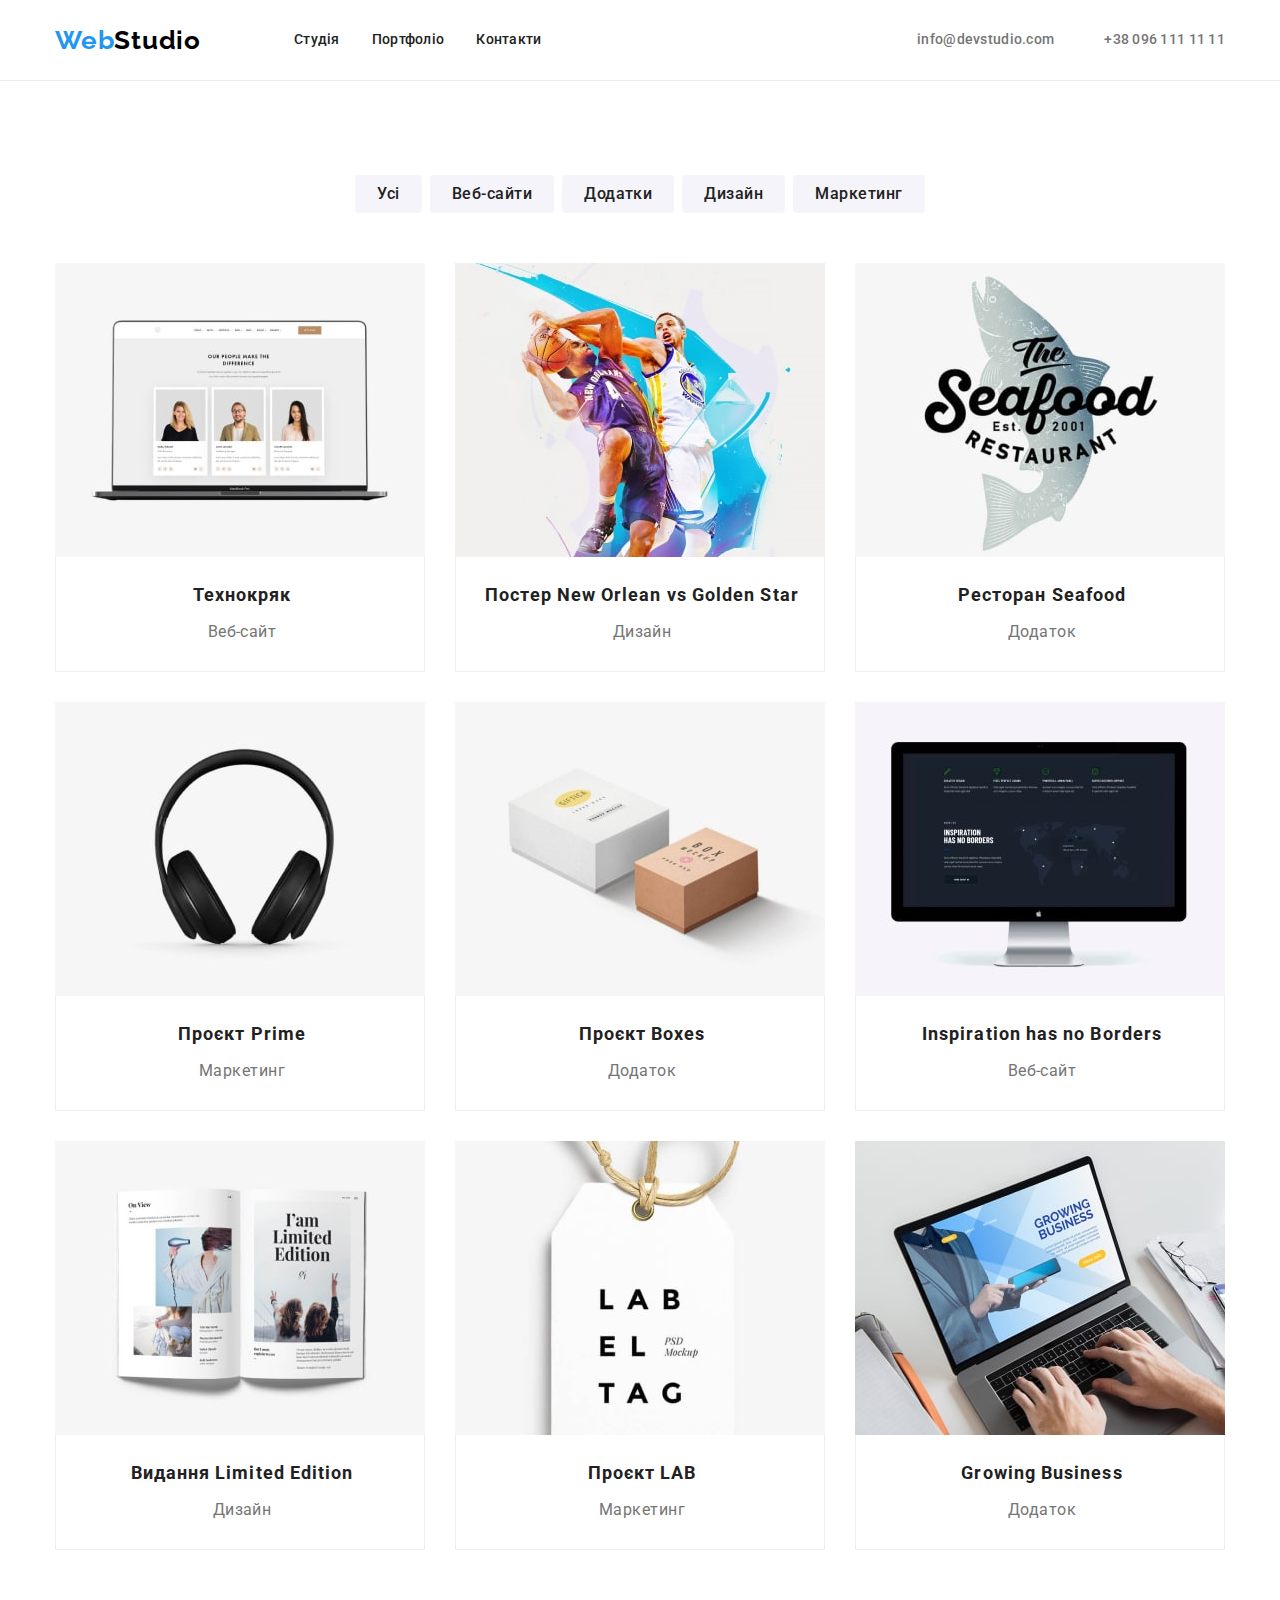
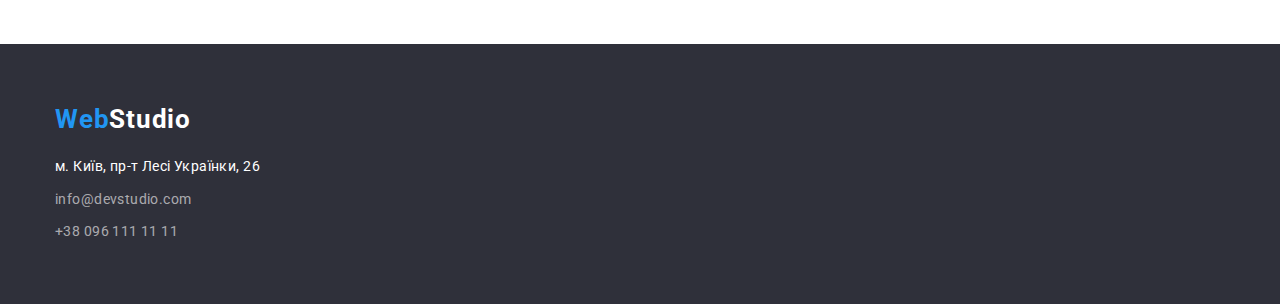
==== portfolio.html @ d190b37d "new" ====
<!DOCTYPE html>
<html lang="uk">

<head>
    <meta charset="UTF-8">
    <meta http-equiv="X-UA-Compatible" content="IE=edge">
    <meta name="viewport" content="width=device-width, initial-scale=1.0">
    <title>Document</title>
    <link rel="preconnect" href="https://fonts.googleapis.com">
    <link rel="preconnect" href="https://fonts.gstatic.com" crossorigin>
    <link href="https://fonts.googleapis.com/css2?family=Raleway:wght@700&family=Roboto:wght@400;500;700;900&display=swap"rel="stylesheet">
    <link rel="stylesheet" href="https://cdnjs.cloudflare.com/ajax/libs/modern-normalize/1.1.0/modern-normalize.min.css"
        integrity="sha512-wpPYUAdjBVSE4KJnH1VR1HeZfpl1ub8YT/NKx4PuQ5NmX2tKuGu6U/JRp5y+Y8XG2tV+wKQpNHVUX03MfMFn9Q=="
        crossorigin="anonymous" referrerpolicy="no-referrer" />
    <link rel="stylesheet" href="./css/styles.css" />
</head>
<body>
    <header class="header">
        <div class="container flex">
            <nav class="header-nav">
                <a href="./index.html" lang="en" class="header-logo link"><span class="accent">Web</span>Studio</a></li>
                <ul class="header-item list header-nav">
                    <li><a href="./index.html" class="header-item list link header-nav nav-list">Студія</a></li>
                    <li><a href="./portfolio.html" class="header-item list link header-nav nav-list">Портфоліо</a></li>
                    <li><a href="#" class="header-item list link contact-space nav-list">Контакти</a></li>
                </ul>
            </nav>
            <ul class="contact-space">
                <li><a href="mailto:info@devstudio.com" class="header-mail list link contact-space">info@devstudio.com</a>
                </li>
                <li><a href="tel:+380961111111" class="header-tel list link header-nav">+38 096 111 11 11</a></li>
            </ul>
        </div>
    </header>
    <main>
        <section class="card-set-section">
            <div class="container section-changeso ">
            <ul class="buttons list">
                <li><button type="button" class="portfolio-button">Усі</button></li>
                <li><button type="button" class="portfolio-button">Веб-сайти</button></li>
                <li><button type="button" class="portfolio-button">Додатки</button></li>
                <li><button type="button" class="portfolio-button">Дизайн</button></li>
                <li><button type="button" class="portfolio-button">Маркетинг</button></li>
            </ul>
            <ul class="card-set list">
                <li>
                    <a href="#" class="style"><img src="./images/technokrak.jpg" alt width="370"/>
                    <div class="card-style">
                        <h3 class="portfolio-list">Технокряк</h3>
                        <p class="portfolio-description">Веб-сайт</p></a>
                    </div>
                </li>
                <li>
                    <a href="#" class="style"><img src="./images/poster.jpg" alt width="370"/>
                    <div class="card-style">
                        <h3 class="portfolio-list">Постер New Orlean vs Golden Star</h3>
                        <p class="portfolio-description">Дизайн</p></a>
                    </div>    
                </li>
                <li>
                    <a href="#" class="style"><img src="./images/restaurant.jpg" alt width="370"/>
                    <div class="card-style">
                        <h3 class="portfolio-list">Ресторан Seafood</h3>
                        <p class="portfolio-description">Додаток</p></a>
                    </div>
                </li>
                <li>
                    <a href="#" class="style"><img src="./images/prime.jpg" alt width="370" />
                    <div class="card-style">
                        <h3 class="portfolio-list">Проєкт Prime</h3>
                        <p class="portfolio-description">Маркетинг</p></a>
                    </div>
                </li>
                <li>
                    <a href="#" class="style"><img src="./images/boxes.jpg" alt width="370" />
                    <div class="card-style">
                        <h3 class="portfolio-list">Проєкт Boxes</h3>
                        <p class="portfolio-description">Додаток</p></a>
                    </div>
                </li>
                <li>
                    <a href="#" class="style"><img src="./images/inspiration.jpg" alt width="370" />
                    <div class="card-style">
                        <h3 class="portfolio-list">Inspiration has no Borders</h3>
                        <p class="portfolio-description">Веб-сайт</p></a>
                    </div>
                </li>
                <li>
                    <a href="#" class="style"><img src="./images/edition.jpg" alt width="370" />
                    <div class="card-style">
                        <h3 class="portfolio-list">Видання Limited Edition</h3>
                        <p class="portfolio-description">Дизайн</p></a>
                    </div>    
                </li>
                <li>
                    <a href="#" class="style"><img src="./images/lab.jpg" alt width="370" />
                    <div class="card-style">
                        <h3 class="portfolio-list">Проєкт LAB</h3>
                        <p class="portfolio-description">Маркетинг</p></a>
                    </div>
                </li>
                <li>
                    <a href="#" class="style"><img src="./images/growing.jpg" alt width="370" />
                    <div class="card-style">
                        <h3 class="portfolio-list">Growing Business</h3>
                        <p class="portfolio-description">Додаток</p></a>
                    </div>
                </li>
            </ul>
        </section>
    </main> 
    <footer class="footer">
        <div class="footer-location">
            <a href="./index.html" lang="en" class="footer-logo link list footer-frames"><span
                    class="accept-footer">Web</span>Studio</a>
            <address>
                <ul class="link list">
                    <li class="place-between">
                        <a href="https://goo.gl/maps/9H467CgQcwdBSBEC6" target="_blank" rel="noopener noreferrer"
                            class="footer-address link">
                            м. Київ, пр-т Лесі Українки, 26 </a>
                    </li>
                    <li class="place-between"><a href="mailto:info@devstudio.com"
                            class="footer-mail link list">info@devstudio.com</a></li>
                    <li><a href="tel:+380961111111" class="footer-tel link list">+38 096 111 11 11</a></li>
                </ul>
            </address>
        </div>
    </footer>
</body>

</html>
---- css/styles.css ----
:root {
    --body-background-color: #FFFFFF;
    --body-font-color: #212121;
    --header-background-color: #2F303A;
    --header-logo-color: #000000;
    --accent-color: #2196F3;
    --header-item-color: #212121;
    --header-contacts-color: #757575;
    --header-content-color: #FFFFFF;
    --header-btn-color: #FFFFFF;
    --header-btn-background-color: #2196F3;
    --header-btn-hover-color: #FFFFFF;
    --header-btn-hover-background-color: #188CE8;
    --header-item-hover-color: #2196F3;
    --item-name-color: #212121;
    --items-text-color: #757575;
    --images-color: #212121;
    --our-team-background-color: #F5F4FA;
    --team-color: #212121;
    --team-title-color: #757575;
    --footer-background-color: #2F303A;
    --accept-footer-color: #2196F3;
    --footer-logo-color: #FFFFFF;
    --footer-address-color: #FFFFFF;
    --footer-mail-color: rgba(255, 255, 255, 0.6);
    --footer-tel-color: rgba(255, 255, 255, 0.6);
    --portfolio-button-color: #212121;
    --portfolio-button-background-color: #F5F4FA;
    --portfolio-button-hover-color: #FFFFFF;
    --portfolio-button-hover-background-color: #2196F3;
    --portfolio-list-color: #212121;
    --portfolio-description-color: #757575;
}

p,
h1,
h2,
h3{
    margin: 0;
}

ul,
ol{
    margin: 0;
    padding-left: 0;
    list-style: none;
}

a{
    color:currentColor;
    text-decoration:none;
}

img{
    display: block;
    max-width: 100%;
    height: auto;
}

.container{
    width: 1200px;
    padding-left: 15px;
    padding-right: 15px;
    margin: 0 auto;
}


*,
*::before,
*::after {
    box-sizing: border-box;
}

body{
    font-family: 'Roboto', sans-serif;
    color: var(--body-font-color);
    background-color: var(--body-background-color);
    margin: 0px;
}

/* ----------- Header---------*/

.hero{
    padding-top: 200px;
    padding-bottom: 200px;
    background-color: var(--header-background-color);
}
.header{
    border-bottom: 1px solid #ECECEC;
}

.flex{
    display: flex;
}

.header-nav{
    display:flex;
    align-items: center;
    gap: 93px;
    max-height: 80px;
    padding-top: 32px;
    padding-bottom: 32px;
}

.contact-space{
    display: flex;
    align-items: center;
    justify-content: flex-end;
    margin-left: auto;
    gap: 50px;
}

.header-logo{
    font-family: 'raleway', sans-serif;
    font-weight: 700;
    font-size: 26px;
    line-height: 1.19;
    letter-spacing: 0.03em;
    color: var(--header-logo-color);
}

.accent{
    font-size: 26px;
    line-height: 1.19;
    letter-spacing: 0.03em;
    color: var(--accent-color);
}
.header-item{
    gap: 32px;
    font-weight: 500;
    font-size: 14px;
    line-height: 1.14;
    letter-spacing: 0.02em;
    color:var(--header-item-color);
}

.header-mail{
    font-weight: 500;
    font-size: 14px;
    line-height: 1.14;
    letter-spacing: 0.02em;
    color: var(--header-contacts-color);
}
.header-tel{
    font-weight: 500;
    font-size: 14px;
    line-height: 1.14;
    letter-spacing: 0.02em;
    color: var(--header-contacts-color);
}

.header-mail:hover,
.header-mail:focus {
    color: var(--header-item-hover-color);
}

.header-tel:hover,
.header-tel:focus {
    color: var(--header-item-hover-color);
}

.header-content{
    font-weight: 900;
    font-size: 44px;
    line-height: 1.36;
    text-transform: uppercase;
    color: var(--header-content-color);
    letter-spacing: 0.06em;
    text-align: center;
    max-width: 696px;
    margin-bottom: 30px;
    margin-left: auto;
    margin-right: auto;    
}

.header-btn {
    font-family:inherit;
    font-style: normal;
    font-weight: 700;
    font-size: 16px;
    line-height: 1.88;
    letter-spacing: 0.06em;
    color: var(--header-btn-color);
    cursor: pointer;
    background-color: var(--header-btn-background-color);
    border-radius: 4px;
    padding: 10px 32px 10px 32px;
    display: flex;
    margin: auto;
    text-align: center;
    min-width: 152px;
}
    
.header-btn:hover,
.header-btn:focus {
    color: var(--header-btn-hover-color);
    background-color: var(--header-btn-hover-background-color);
}

.list {
    list-style: none;
}

.link{
    text-decoration: none;
}
.header-item:hover,
.header-item:focus {
    color: var(--header-item-hover-color);
}

/* ----------- Header---------*/

.what-we-do{
    padding-bottom: 94px;
}

.item {
    flex-basis: calc(100% / 4 - 30px);
    margin-right: 30px;
}
.item-name{
    font-weight: 700;
    font-size: 14px;
    line-height: 1.14;
    letter-spacing: 0.03em;
    text-transform: uppercase;
    color: var(--item-name-color);
    gap: 30px;
    margin-bottom: 10px;
}
.items-text{
    font-size: 14px;
    line-height: 1.71;
    letter-spacing: 0.03em;
    color: var(--items-text-color);
    margin: 0;
    gap: 30px;
    width: 270px;
    height: 72px;
    left: 215px;
    top: 800px;
}

.category-section{
    padding-top: 94px;
    padding-bottom: 94px;
}

.category{
    display: flex;
    flex-wrap: wrap;
    margin-right: -30px;
} 

.category-menu{
    padding-top: 94px;
    padding-bottom: 94px;
}

.images{
    font-weight: 700;
    font-size: 36px;
    line-height:1.16;
    letter-spacing: 0.03em;
    color: var(--images-color);
    text-align: center;
    margin-bottom: 50px;
}
.activities{
    display: flex; 
    margin-top: 0; 
    gap: 30px;
}
.our-team {
    background-color: var(--our-team-background-color);
    font-weight: 500;
    font-size: 16px;
    line-height: 1.18;
    letter-spacing: 0.03em;
    padding-top: 94px;
    padding-bottom: 94px;
}
.team{
    font-weight: 500;
    font-size: 16px;
    line-height: 1.18;
    letter-spacing: 0.03em;
    color: var(--team-color);
    margin-bottom: 10px;
}

.team-title{
    font-size: 16px;
    line-height: 1.18;
    letter-spacing: 0.03em;
    color: var(--team-title-color);
}

.team-frame{
    background: var(--our-team-background-color);
    display: flex;
    gap: 30px;
}

.team-work{
    padding-top: 30px;
    padding-bottom: 30px;
    margin: 10px;
}
.style{
    background-color:var(--body-background-color);
    text-decoration: none;
    box-shadow: 0px 1px 3px rgba(0, 0, 0, 0.12), 0px 1px 1px rgba(0, 0, 0, 0.14), 0px 2px 1px rgba(0, 0, 0, 0.2);
    border-radius: 0px 0px 4px 4px;
    text-align: center;
}

.style:nth-child(3n) {
    margin-right: 0;
}

.style:nth-last-child(-n +3) {
    margin-bottom: 0;
}

/*---------Footer------*/
.footer{
    background-color: var(--footer-background-color);
    padding-top: 60px;
    padding-bottom: 60px;
}
.accept-footer{
    font-weight: 700;
    font-size: 26px;
    line-height: 1.19;
    letter-spacing: 0.03em;
    color: var(--accept-footer-color);
}
.footer-logo{
    font-weight: 700;
    font-size: 26px;
    line-height: 1.19;
    letter-spacing: 0.03em;
    color: var(--footer-logo-color);
}

.footer-address{
    font-style: normal;
    font-size: 14px;
    line-height: 1.71;
    letter-spacing: 0.03em;
    color: var(--footer-address-color);
}

.footer-mail{
    font-style: normal;
    font-size: 14px;
    line-height: 1.71;
    letter-spacing: 0.03em;
    color: var(--footer-mail-color);
}

.footer-tel{
    font-style: normal;
    font-size: 14px;
    line-height: 1.71;
    letter-spacing: 0.03em;
    color: var(--footer-tel-color);
}

.footer-tel:hover,
.footer-tel:focus {
    color: var(--header-item-hover-color);
}

.footer-mail:hover,
.footer-mail:focus {
    color: var(--header-item-hover-color);
}

.footer-frames{
    display: inline-block;
    margin-bottom: 20px;
    margin-right: 0;
}
.footer-location{
    width: 1200px;
    padding-left: 15px;
    padding-right: 15px;
    margin-left: auto;
    margin-right: auto;
}

.place-between{
    margin-bottom: 9px;
}
/*----------Portfolio-----------*/


.card-set-section{
    padding-top: 94px;
    padding-bottom: 94px;
}

.portfolio-button{
    border: none;
    padding-top: 6px;
    padding-bottom: 6px;
    padding-left: 22px;
    padding-right: 22px;
    border-radius: 4px;
    font-family: 'Roboto', sans-serif;
    font-weight: 500;
    font-size: 16px;
    line-height: 1.62;
    text-align: center;
    letter-spacing: 0.03em;
    cursor: pointer;
    color: var(--portfolio-button-color);
    background-color: var(--portfolio-button-background-color);
}
.portfolio-button:hover,
.portfolio-button:focus {
    color:var(--portfolio-button-hover-color);
    background-color: var(--portfolio-button-hover-background-color);
}
.buttons{
    display: flex;
    justify-content: center;
    margin: 0;
    padding: 0;
    gap: 8px;
    margin-bottom: 50px;
}
.portfolio-list{
    font-weight: 700;
    font-size: 18px;
    line-height: 2;
    letter-spacing: 0.06em;
    color: var(--portfolio-list-color);
    margin-bottom: 4px;
}
.portfolio-description {
    font-size: 16px;
    line-height: 1.87;
    letter-spacing: 0.03em;
    color: var(--portfolio-description-color);
}
.card-set{
    display: flex;
    flex-wrap: wrap;
    gap:30px;
    align-content: center;
    flex-basis: calc ((100% - 60px) / 3);
}

.section-changes{
    padding-top: 94px;
    padding-bottom: 94px;
}

.card-style{
    padding: 20px 20px 24px 24px;
    border: 1px solid #EEEEEE;
    border-top: none;
}
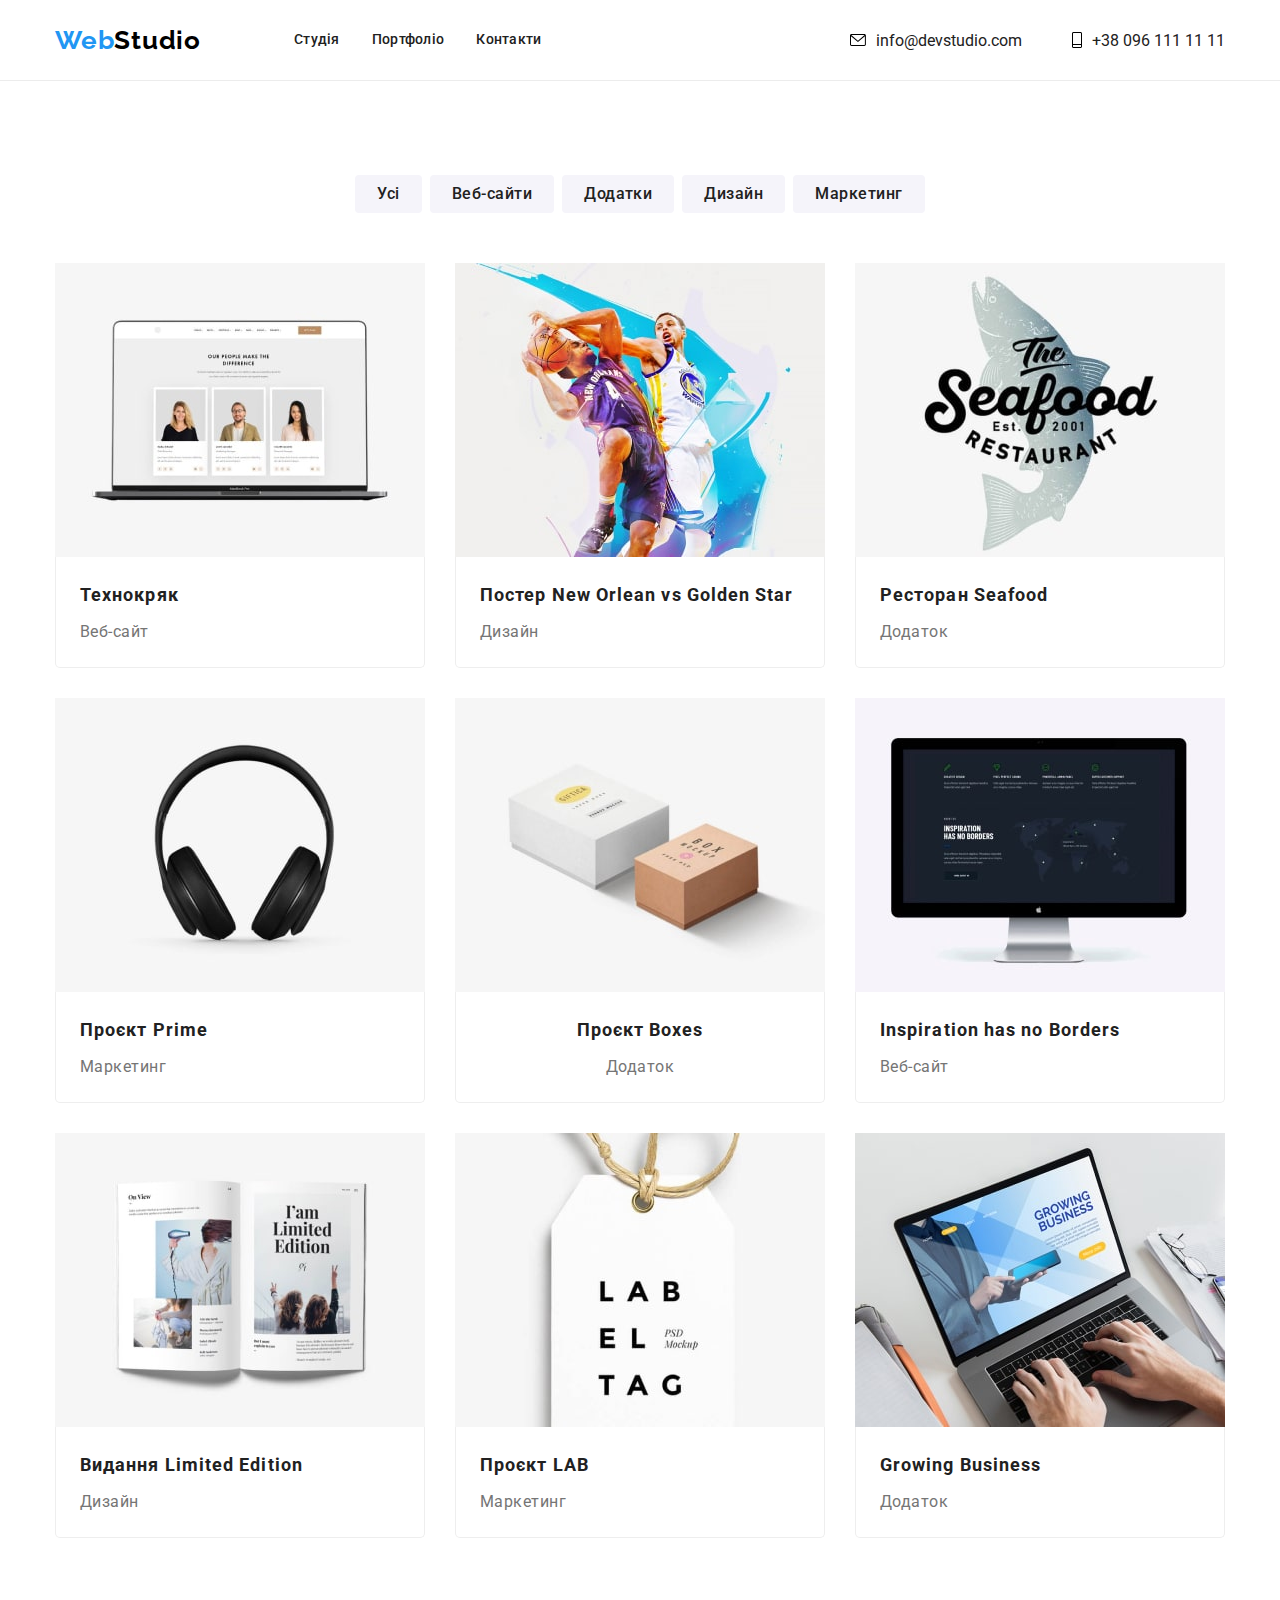
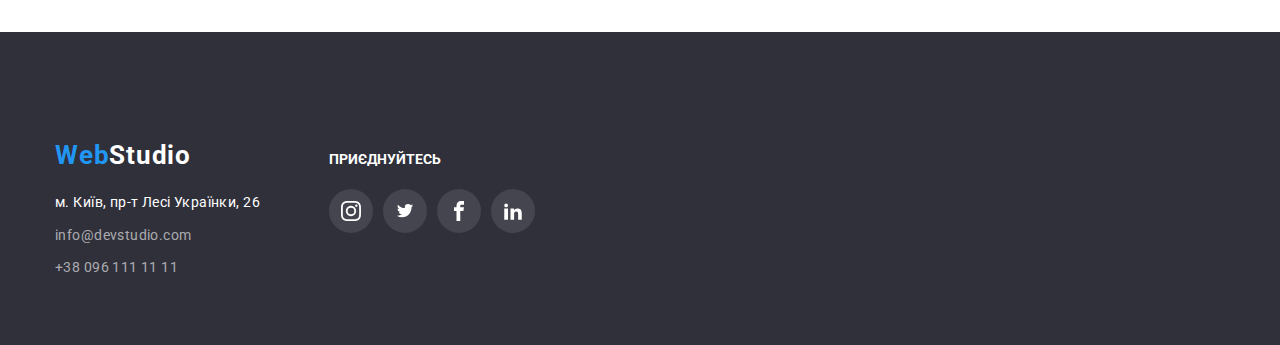
==== commit 3255dc3a: "edited 24.10" ====
--- a/portfolio.html
+++ b/portfolio.html
@@ -26,15 +26,28 @@
                 </ul>
             </nav>
             <ul class="contact-space">
-                <li><a href="mailto:info@devstudio.com" class="header-mail list link contact-space">info@devstudio.com</a>
+                <li>
+                    <a href="mailto:info@devstudio.com" class="item-link list link">
+                        <svg class="icon-mail" width="16px" height="12px">
+                            <use href="./images/symbolsecond.svg#icon-envelope"></use>
+                        </svg>
+                        info@devstudio.com
+                    </a>
                 </li>
-                <li><a href="tel:+380961111111" class="header-tel list link header-nav">+38 096 111 11 11</a></li>
+                <li>
+                    <a href="tel:+380961111111" class="item-link list link">
+                        <svg class="icon-tel" width="10px" height="16px">
+                            <use href="./images/symbolsecond.svg#icon-vector"></use>
+                        </svg>
+                        +38 096 111 11 11
+                    </a>
+                </li>
             </ul>
         </div>
     </header>
     <main>
         <section class="card-set-section">
-            <div class="container section-changeso ">
+            <div class="container section-changeso">
             <ul class="buttons list">
                 <li><button type="button" class="portfolio-button">Усі</button></li>
                 <li><button type="button" class="portfolio-button">Веб-сайти</button></li>
@@ -43,89 +56,140 @@
                 <li><button type="button" class="portfolio-button">Маркетинг</button></li>
             </ul>
             <ul class="card-set list">
-                <li>
-                    <a href="#" class="style"><img src="./images/technokrak.jpg" alt width="370"/>
-                    <div class="card-style">
-                        <h3 class="portfolio-list">Технокряк</h3>
-                        <p class="portfolio-description">Веб-сайт</p></a>
-                    </div>
+                <li class="shadow">
+                    <a href="#" class="style">
+                    <img src="./images/technokrak.jpg" alt width="370"/>
+                        <div class="card-style">
+                            <h3 class="portfolio-list">Технокряк</h3>
+                            <p class="portfolio-description">Веб-сайт</p>
+                        </div>
+                    </a>
                 </li>
-                <li>
-                    <a href="#" class="style"><img src="./images/poster.jpg" alt width="370"/>
-                    <div class="card-style">
-                        <h3 class="portfolio-list">Постер New Orlean vs Golden Star</h3>
-                        <p class="portfolio-description">Дизайн</p></a>
-                    </div>    
+                <li class="shadow">
+                    <a href="#" class="style">
+                    <img src="./images/poster.jpg" alt width="370"/>
+                        <div class="card-style">
+                            <h3 class="portfolio-list">Постер New Orlean vs Golden Star</h3>
+                            <p class="portfolio-description">Дизайн</p>
+                        </div>    
+                    </a>
                 </li>
-                <li>
-                    <a href="#" class="style"><img src="./images/restaurant.jpg" alt width="370"/>
-                    <div class="card-style">
-                        <h3 class="portfolio-list">Ресторан Seafood</h3>
-                        <p class="portfolio-description">Додаток</p></a>
-                    </div>
+                <li class="shadow">
+                    <a href="#" class="style">
+                        <img src="./images/restaurant.jpg" alt width="370"/>
+                        <div class="card-style">
+                            <h3 class="portfolio-list">Ресторан Seafood</h3>
+                            <p class="portfolio-description">Додаток</p>
+                        </div>
+                    </a>
                 </li>
-                <li>
+                <li class="shadow">
                     <a href="#" class="style"><img src="./images/prime.jpg" alt width="370" />
                     <div class="card-style">
                         <h3 class="portfolio-list">Проєкт Prime</h3>
-                        <p class="portfolio-description">Маркетинг</p></a>
+                        <p class="portfolio-description">Маркетинг</p>
                     </div>
+                    </a>
                 </li>
-                <li>
+                <li class="shadow">
                     <a href="#" class="style"><img src="./images/boxes.jpg" alt width="370" />
                     <div class="card-style">
                         <h3 class="portfolio-list">Проєкт Boxes</h3>
-                        <p class="portfolio-description">Додаток</p></a>
+                        <p class="portfolio-description">Додаток</p>
+                    </a>
                     </div>
                 </li>
-                <li>
-                    <a href="#" class="style"><img src="./images/inspiration.jpg" alt width="370" />
+                <li class="shadow">
+                    <a href="#" class="style">
+                    <img src="./images/inspiration.jpg" alt width="370" />
                     <div class="card-style">
                         <h3 class="portfolio-list">Inspiration has no Borders</h3>
-                        <p class="portfolio-description">Веб-сайт</p></a>
+                        <p class="portfolio-description">Веб-сайт</p>
                     </div>
+                    </a>
                 </li>
-                <li>
-                    <a href="#" class="style"><img src="./images/edition.jpg" alt width="370" />
+                <li class="shadow">
+                    <a href="#" class="style">
+                    <img src="./images/edition.jpg" alt width="370" />
                     <div class="card-style">
                         <h3 class="portfolio-list">Видання Limited Edition</h3>
-                        <p class="portfolio-description">Дизайн</p></a>
-                    </div>    
+                        <p class="portfolio-description">Дизайн</p>
+                    </div>   
+                    </a>
                 </li>
-                <li>
+                <li class="shadow">
                     <a href="#" class="style"><img src="./images/lab.jpg" alt width="370" />
                     <div class="card-style">
                         <h3 class="portfolio-list">Проєкт LAB</h3>
-                        <p class="portfolio-description">Маркетинг</p></a>
+                        <p class="portfolio-description">Маркетинг</p>
                     </div>
+                    </a>
                 </li>
-                <li>
+                <li class="shadow">
                     <a href="#" class="style"><img src="./images/growing.jpg" alt width="370" />
                     <div class="card-style">
                         <h3 class="portfolio-list">Growing Business</h3>
-                        <p class="portfolio-description">Додаток</p></a>
+                        <p class="portfolio-description">Додаток</p>
                     </div>
+                    </a>
                 </li>
             </ul>
         </section>
     </main> 
     <footer class="footer">
-        <div class="footer-location">
-            <a href="./index.html" lang="en" class="footer-logo link list footer-frames"><span
-                    class="accept-footer">Web</span>Studio</a>
-            <address>
-                <ul class="link list">
-                    <li class="place-between">
-                        <a href="https://goo.gl/maps/9H467CgQcwdBSBEC6" target="_blank" rel="noopener noreferrer"
-                            class="footer-address link">
-                            м. Київ, пр-т Лесі Українки, 26 </a>
-                    </li>
-                    <li class="place-between"><a href="mailto:info@devstudio.com"
-                            class="footer-mail link list">info@devstudio.com</a></li>
-                    <li><a href="tel:+380961111111" class="footer-tel link list">+38 096 111 11 11</a></li>
-                </ul>
-            </address>
+        <div class="container footer-secondrow">
+            <section class="footer-flex">
+                <div class="footer-flex-block">
+                    <a href="./index.html" lang="en" class="footer-logo link list footer-frames"><span
+                            class="accept-footer">Web</span>Studio</a>
+                    <address>
+                        <ul class="link list">
+                            <li class="place-between">
+                                <a href="https://goo.gl/maps/9H467CgQcwdBSBEC6" target="_blank" rel="noopener noreferrer"
+                                    class="footer-address link">
+                                    м. Київ, пр-т Лесі Українки, 26 </a>
+                            </li>
+                            <li class="place-between"><a href="mailto:info@devstudio.com"
+                                    class="footer-mail link list">info@devstudio.com</a></li>
+                            <li><a href="tel:+380961111111" class="footer-tel link list">+38 096 111 11 11</a></li>
+                        </ul>
+                    </address>
+                </div>
+                <div class="footer-flex-block network">
+                    <h2 class="join">Приєднуйтесь</h2>
+                    <ul class="footer-links">
+                        <li>
+                            <a href="#" class="link-fill-footer" aria-label="іконка Інстаграм">
+                                <svg class="link-icon" width="20px" height="20px">
+                                    <use href="./images/symbol-defsnew.svg#icon-instagram"></use>
+                                </svg>
+                            </a>
+                        </li>
+                        <li>
+                            <a href="#" class="link-fill-twitter-footer" aria-label="іконка Твітер">
+                                <svg class="link-icon" width="20px" height="16.25px">
+                                    <use href="./images/symbol-defsnew.svg#icon-twitter"></use>
+                                </svg>
+                            </a>
+                        </li>
+                        <li>
+                            <a href="#" class="link-fill-facebook-footer" aria-label="іконка Фейсбук">
+                                <svg class="link-icon" width="20px" height="20px">
+                                    <use href="./images/symbol-defsnew.svg#icon-facebook"></use>
+                                </svg>
+                            </a>
+                        </li>
+                        <li>
+                            <a href="#" class="link-fill-linkedin2-footer" aria-label="іконка Лінкідн">
+                                <svg class="link-icon" width="20px" height="20px">
+                                    <use href="./images/symbol-defsnew.svg#icon-linkedin2"></use>
+                                </svg>
+                            </a>
+                        </li>
+                    </ul>
+                </div>
         </div>
+        </section>
     </footer>
 </body>
 
--- a/css/styles.css
+++ b/css/styles.css
@@ -84,7 +84,20 @@
     padding-top: 200px;
     padding-bottom: 200px;
     background-color: var(--header-background-color);
-}
+    }
+
+.overlay {
+    max-width: 1600px;
+    height: 600px;
+    margin-left: auto;
+    margin-right: auto;
+    background-image:  url('../images/imgoverlay.png'), url("../images/hero-bg.jpg");
+    background-repeat: no-repeat;
+    background-size: cover;
+    background-position: center;
+}
+
+
 .header{
     border-bottom: 1px solid #ECECEC;
 }
@@ -110,6 +123,12 @@
     gap: 50px;
 }
 
+.item-link{
+    display: flex;
+    align-items: center;
+    justify-content: space-between;
+}
+
 .header-logo{
     font-family: 'raleway', sans-serif;
     font-weight: 700;
@@ -149,14 +168,14 @@
     color: var(--header-contacts-color);
 }
 
-.header-mail:hover,
-.header-mail:focus {
-    color: var(--header-item-hover-color);
-}
-
-.header-tel:hover,
-.header-tel:focus {
-    color: var(--header-item-hover-color);
+.icon-mail,
+.icon-tel{
+    margin-right: 10px;
+}
+.contact-space .item-link:hover,
+.contact-space .item-link:focus{
+    color: #2196F3;
+    fill: #2196F3;
 }
 
 .header-content{
@@ -171,7 +190,18 @@
     margin-bottom: 30px;
     margin-left: auto;
     margin-right: auto;    
-}
+    /* align-items: baseline; */
+    /* flex-direction: row-reverse; */
+    /* justify-content: start; */ 
+}
+
+/* .header-content::before{ 
+    content: '\2665';
+    width: 40px;
+    height: 40px;
+    /* background-image: url(../images/b.jpg); */
+    /* background-size: cover; */
+/* } */
 
 .header-btn {
     font-family:inherit;
@@ -215,10 +245,48 @@
     padding-bottom: 94px;
 }
 
-.item {
+.item{
     flex-basis: calc(100% / 4 - 30px);
     margin-right: 30px;
 }
+.item::before{ 
+    display: block;
+    content: '';
+    background-repeat: no-repeat;
+    background-size: 70px;
+    background-position: center;
+    background-color: #F5F4FA;
+    width: 270px;
+    height: 120px;
+    left: 215px;
+    top: 774px;
+    border-radius: 4px;
+    margin-bottom: 30px;
+}
+
+.item-icon{
+    display: flex;
+    margin-right: 10px;
+    align-items: center;
+}
+
+.icon-delivery::before {
+background-image: url(../images/antenna.svg);
+}
+
+.icon-watch::before{
+    background-image: url(../images/clock.svg);
+}
+
+.icon-tv::before{
+    background-image: url(../images/diagram.svg);
+}
+
+.icon-astronavt::before{
+    background-image: url(../images/astronaut.svg);
+}
+
+
 .item-name{
     font-weight: 700;
     font-size: 14px;
@@ -272,7 +340,7 @@
     margin-top: 0; 
     gap: 30px;
 }
-.our-team {
+.our-team{
     background-color: var(--our-team-background-color);
     font-weight: 500;
     font-size: 16px;
@@ -308,6 +376,7 @@
     padding-bottom: 30px;
     margin: 10px;
 }
+
 .style{
     background-color:var(--body-background-color);
     text-decoration: none;
@@ -324,12 +393,123 @@
     margin-bottom: 0;
 }
 
+.social-links {
+    display: flex;
+    justify-content: center;
+    height: 44px;
+    padding: 0;
+    margin-top: 16px;
+}
+
+.link-fill,
+.link-fill-twitter,
+.link-fill-facebook,
+.link-fill-linkedin2{
+    padding: 0%;
+    border: none;
+    width: 44px;
+    height: 44px;
+    color: #AFB1B8;
+    border-radius: 50%;
+    background-color: #FFFFFF;
+    display: flex;
+    align-items: center;
+    justify-content: center;
+    background-size: 20px;
+    background-repeat: no-repeat;
+    background-position: center;
+    margin-left: 5px;
+}
+
+.link-icon{
+    fill: currentColor;
+    display: inline-block;
+}
+
+.link-fill:hover,
+.link-fill-twitter:hover,
+.link-fill-facebook:hover,
+.link-fill-linkedin2:hover,
+.link-fill:focus,
+.link-fill-twitter:focus,
+.link-fill-facebook:focus,
+.link-fill-linkedin2:focus{
+    color: #FFFFFF;
+    background-color: #2196F3;
+}
+
+.visually-hidden{
+    position: absolute;
+    white-space: nowrap;
+    width: 1px;
+    height: 1px;
+    overflow: hidden;
+    border: 0;
+    padding: 0;
+    clip: rect(0 0 0 0);
+    clip-path: inset(50%);
+    margin: -1px;
+}
+
+.list-companies{
+    display: flex;
+    gap: 30px;
+}
+
+
+.clients-title{
+    font-weight: 700;
+    font-size: 36px;
+    line-height: 1.17;
+    letter-spacing: 0.03em;
+    text-align: center;
+    color: #212121;
+}
+.section-clients{
+    padding-top: 94px;
+    padding-bottom: 94px;
+}
+
+.companies-icon{
+    width: 170px;
+    height: 92px;
+    display: flex;
+    justify-content: center;
+    align-items: center;
+    margin-top: 50px;
+    box-sizing: border-box;
+    color: #AFB1B8;
+    border: 1px solid #AFB1B8;
+    border-radius: 4px;
+}
+
+.companies-icon:hover,
+.companies-icon:focus{
+color: #2196F3;
+outline: 1px solid #2196F3;
+}
+.companies-logo{
+    fill: currentColor;
+}
+
+
 /*---------Footer------*/
 .footer{
     background-color: var(--footer-background-color);
     padding-top: 60px;
     padding-bottom: 60px;
 }
+.footer-flex{
+    display: flex;
+    align-items: baseline;
+}
+.footer-flex-block {
+    margin-top: 48px;
+}
+.network {
+    margin-left: 69px;
+}
+
 .accept-footer{
     font-weight: 700;
     font-size: 26px;
@@ -384,23 +564,70 @@
     margin-bottom: 20px;
     margin-right: 0;
 }
-.footer-location{
-    width: 1200px;
-    padding-left: 15px;
-    padding-right: 15px;
-    margin-left: auto;
-    margin-right: auto;
-}
+
 
 .place-between{
     margin-bottom: 9px;
 }
+
+.join{
+    margin-bottom: 0px;
+    color: #FFFFFF;
+    font-weight: 700;
+    font-size: 14px;
+    line-height: 1.14;
+    text-transform: uppercase;
+    text-align: left;
+}
+
+.footer-links{
+    display: flex;
+    align-items: center;
+    justify-content: center;
+    gap: 10px;
+    margin-top: 21px;
+}
+
+
+.link-fill-footer,
+.link-fill-twitter-footer,
+.link-fill-facebook-footer,
+.link-fill-linkedin2-footer{
+    padding: 0%;
+    border: none;
+    width: 44px;
+    height: 44px;
+    color: #FFFFFF;
+    border-radius: 50%;
+    background-color: rgba(255, 255, 255, 0.1);
+    display: flex;
+    align-items: center;
+    justify-content: center;
+    background-size: 20px;
+    background-repeat: no-repeat;
+    background-position: center;
+}
+
+.link-fill-footer:hover,
+.link-fill-twitter-footer:hover,
+.link-fill-facebook-footer:hover,
+.link-fill-linkedin2-footer:hover {
+    color: #FFFFFF;
+    background-color: #2196F3;
+}
+.footer-secondrow{
+    display: flex;
+    align-items: baseline;
+    margin-bottom: 5px;
+}
+
 /*----------Portfolio-----------*/
 
 
 .card-set-section{
     padding-top: 94px;
     padding-bottom: 94px;
+    display: flex;
 }
 
 .portfolio-button{
@@ -424,7 +651,9 @@
 .portfolio-button:focus {
     color:var(--portfolio-button-hover-color);
     background-color: var(--portfolio-button-hover-background-color);
-}
+    box-shadow: 0px 3px 1px rgba(0, 0, 0, 0.1), 0px 1px 2px rgba(0, 0, 0, 0.08), 0px 2px 2px rgba(0, 0, 0, 0.12);
+}
+
 .buttons{
     display: flex;
     justify-content: center;
@@ -433,6 +662,7 @@
     gap: 8px;
     margin-bottom: 50px;
 }
+
 .portfolio-list{
     font-weight: 700;
     font-size: 18px;
@@ -441,6 +671,7 @@
     color: var(--portfolio-list-color);
     margin-bottom: 4px;
 }
+
 .portfolio-description {
     font-size: 16px;
     line-height: 1.87;
@@ -461,7 +692,16 @@
 }
 
 .card-style{
-    padding: 20px 20px 24px 24px;
     border: 1px solid #EEEEEE;
-    border-top: none;
-}
+    border-top: transparent;
+    border-bottom-right-radius: 5px;
+    border-bottom-left-radius: 5px;
+    padding: 20px 24px;
+    text-align: left;
+}
+    
+.shadow:hover,
+.shadow:focus{
+    box-shadow: 0px 1px 1px rgba(0, 0, 0, 0.12), 0px 4px 4px rgba(0, 0, 0, 0.06), 1px 4px 6px rgba(0, 0, 0, 0.16);
+}
+
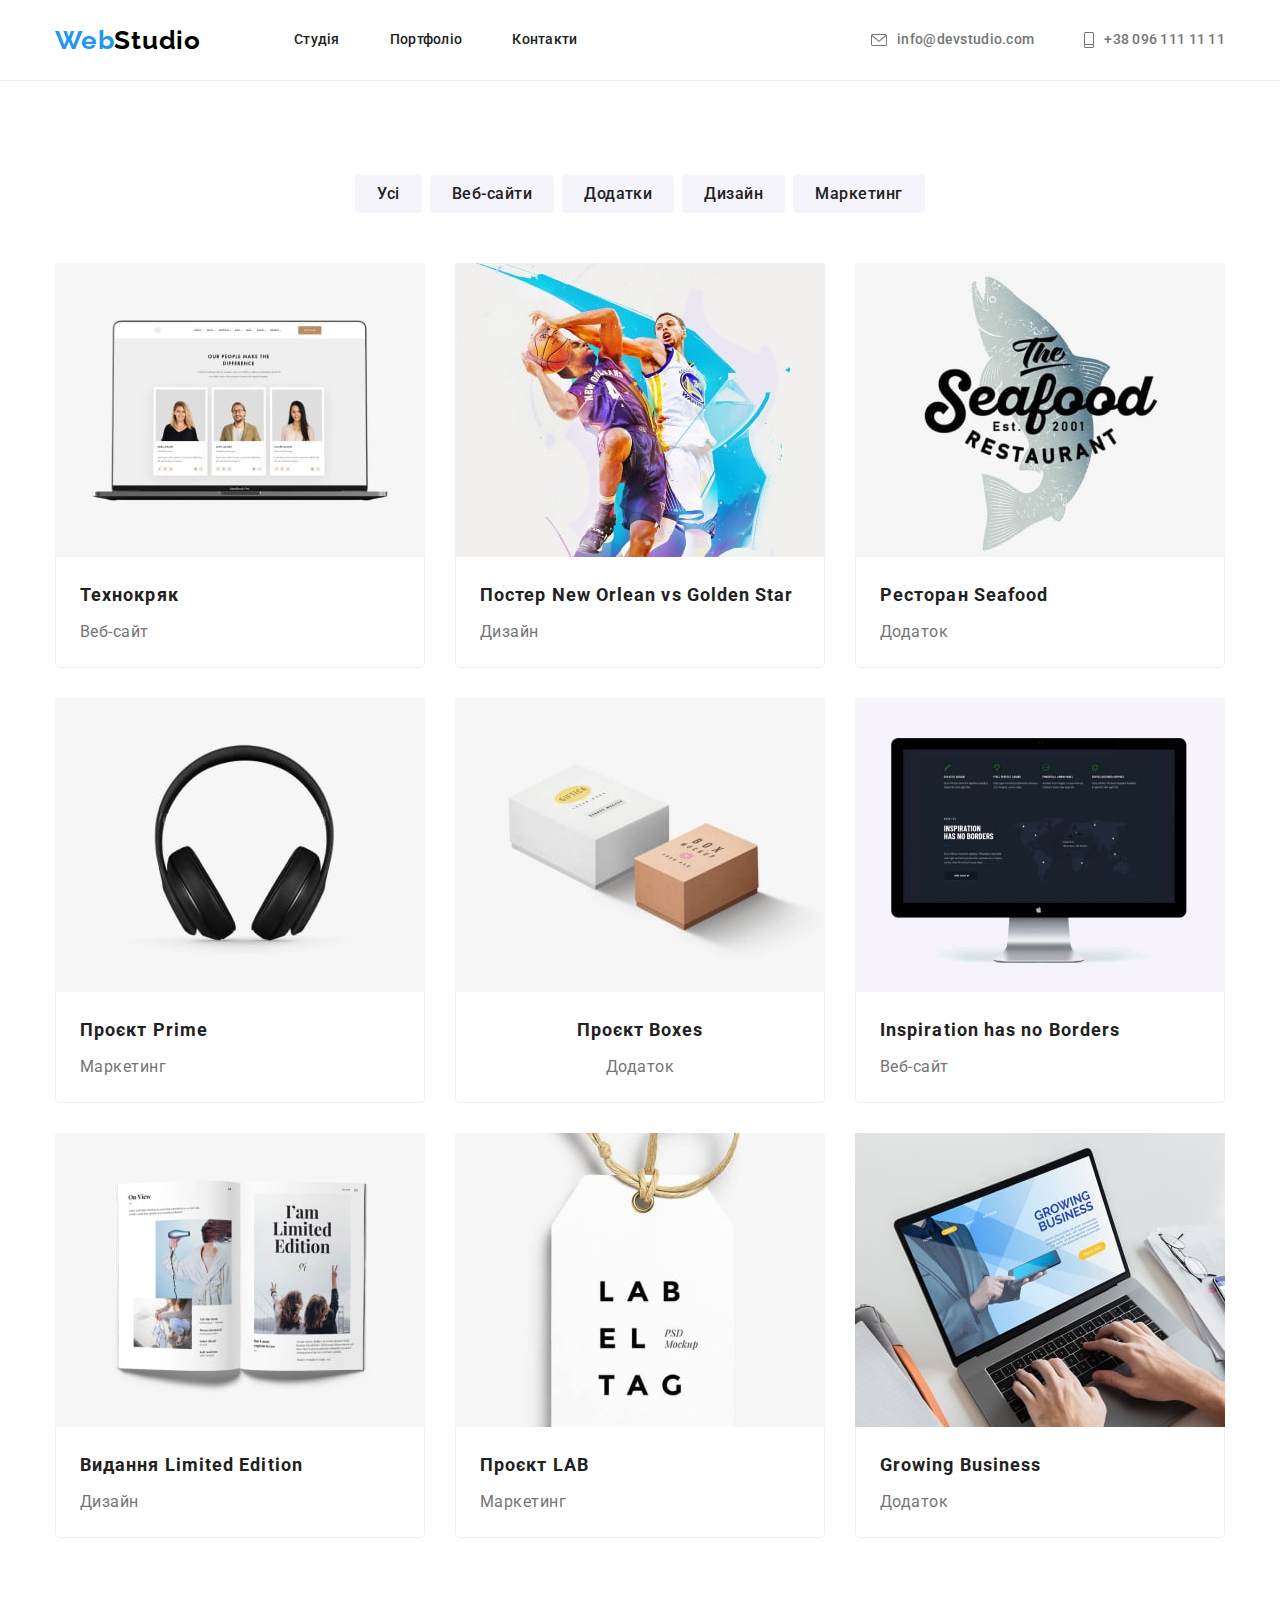
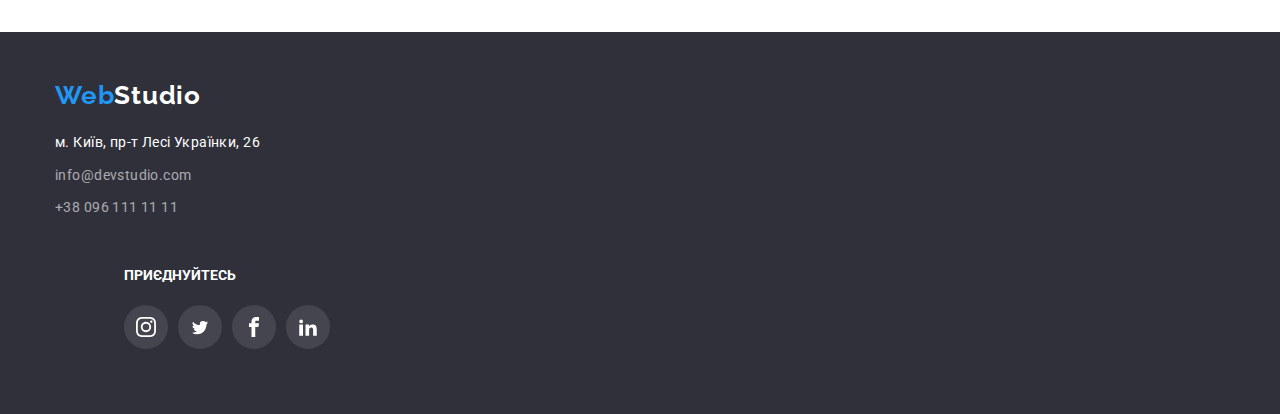
==== commit 7efaf0d1: "HW4 fix-3 26.10" ====
--- a/portfolio.html
+++ b/portfolio.html
@@ -26,7 +26,7 @@
                 </ul>
             </nav>
             <ul class="contact-space">
-                <li>
+                <li class="header-mail">
                     <a href="mailto:info@devstudio.com" class="item-link list link">
                         <svg class="icon-mail" width="16px" height="12px">
                             <use href="./images/symbolsecond.svg#icon-envelope"></use>
@@ -34,7 +34,7 @@
                         info@devstudio.com
                     </a>
                 </li>
-                <li>
+                <li class="header-tel">
                     <a href="tel:+380961111111" class="item-link list link">
                         <svg class="icon-tel" width="10px" height="16px">
                             <use href="./images/symbolsecond.svg#icon-vector"></use>
--- a/css/styles.css
+++ b/css/styles.css
@@ -129,6 +129,12 @@
     justify-content: space-between;
 }
 
+.item-link:hover,
+.item-link:focus {
+    color: #2196F3;
+    fill: #2196F3;
+}
+
 .header-logo{
     font-family: 'raleway', sans-serif;
     font-weight: 700;
@@ -145,7 +151,7 @@
     color: var(--accent-color);
 }
 .header-item{
-    gap: 32px;
+    gap: 50px;
     font-weight: 500;
     font-size: 14px;
     line-height: 1.14;
@@ -170,12 +176,8 @@
 
 .icon-mail,
 .icon-tel{
+    fill: currentColor;
     margin-right: 10px;
-}
-.contact-space .item-link:hover,
-.contact-space .item-link:focus{
-    color: #2196F3;
-    fill: #2196F3;
 }
 
 .header-content{
@@ -219,8 +221,9 @@
     margin: auto;
     text-align: center;
     min-width: 152px;
-}
-    
+    border: none;
+}
+
 .header-btn:hover,
 .header-btn:focus {
     color: var(--header-btn-hover-color);
@@ -234,6 +237,7 @@
 .link{
     text-decoration: none;
 }
+
 .header-item:hover,
 .header-item:focus {
     color: var(--header-item-hover-color);
@@ -258,8 +262,6 @@
     background-color: #F5F4FA;
     width: 270px;
     height: 120px;
-    left: 215px;
-    top: 774px;
     border-radius: 4px;
     margin-bottom: 30px;
 }
@@ -359,6 +361,7 @@
 }
 
 .team-title{
+    font-weight: 400;
     font-size: 16px;
     line-height: 1.18;
     letter-spacing: 0.03em;
@@ -374,7 +377,6 @@
 .team-work{
     padding-top: 30px;
     padding-bottom: 30px;
-    margin: 10px;
 }
 
 .style{
@@ -399,6 +401,7 @@
     height: 44px;
     padding: 0;
     margin-top: 16px;
+    gap: 10px;
 }
 
 .link-fill,
@@ -418,13 +421,14 @@
     background-size: 20px;
     background-repeat: no-repeat;
     background-position: center;
-    margin-left: 5px;
+    gap: 10px;
 }
 
 .link-icon{
     fill: currentColor;
     display: inline-block;
 }
+
 
 .link-fill:hover,
 .link-fill-twitter:hover,
@@ -464,30 +468,32 @@
     letter-spacing: 0.03em;
     text-align: center;
     color: #212121;
-}
+    margin-bottom: 50px;
+}
+
 .section-clients{
     padding-top: 94px;
     padding-bottom: 94px;
 }
 
-.companies-icon{
+.link-box{
     width: 170px;
     height: 92px;
-    display: flex;
-    justify-content: center;
-    align-items: center;
-    margin-top: 50px;
     box-sizing: border-box;
     color: #AFB1B8;
     border: 1px solid #AFB1B8;
     border-radius: 4px;
-}
-
-.companies-icon:hover,
-.companies-icon:focus{
+    display: flex;
+    justify-content: center;
+    align-items: center;
+}
+
+.link-box:hover,
+.link-box:focus {
 color: #2196F3;
 outline: 1px solid #2196F3;
 }
+
 .companies-logo{
     fill: currentColor;
 }
@@ -496,13 +502,13 @@
 /*---------Footer------*/
 .footer{
     background-color: var(--footer-background-color);
-    padding-top: 60px;
+    /* padding-top: 60px; */
     padding-bottom: 60px;
 }
-.footer-flex{
+/* .footer-flex{
     display: flex;
     align-items: baseline;
-}
+} */
 .footer-flex-block {
     margin-top: 48px;
 }
@@ -518,6 +524,7 @@
     color: var(--accept-footer-color);
 }
 .footer-logo{
+    font-family: 'raleway', sans-serif;
     font-weight: 700;
     font-size: 26px;
     line-height: 1.19;
@@ -615,6 +622,14 @@
     color: #FFFFFF;
     background-color: #2196F3;
 }
+.link-fill-footer:focus,
+.link-fill-twitter-footer:focus,
+.link-fill-facebook-footer:focus,
+.link-fill-linkedin2-footer:focus {
+    color: #FFFFFF;
+    background-color: #2196F3;
+}
+
 .footer-secondrow{
     display: flex;
     align-items: baseline;
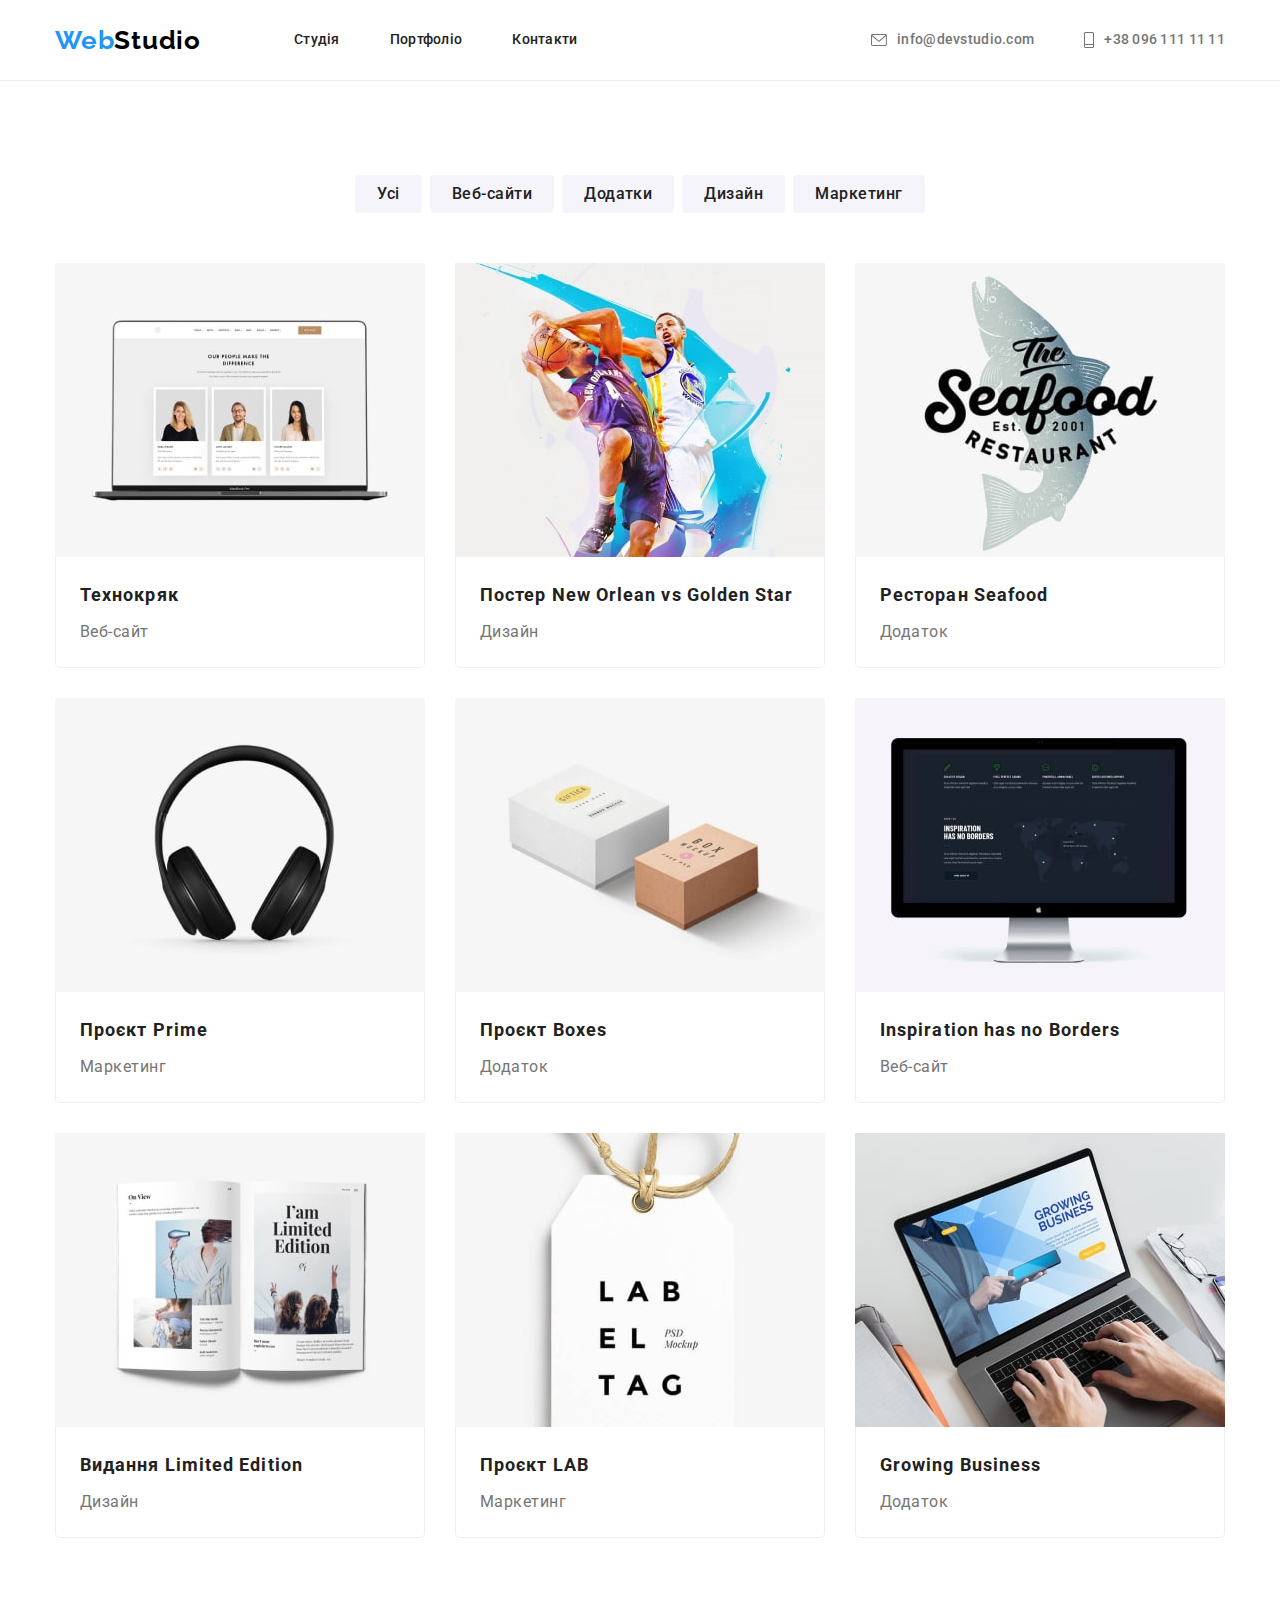
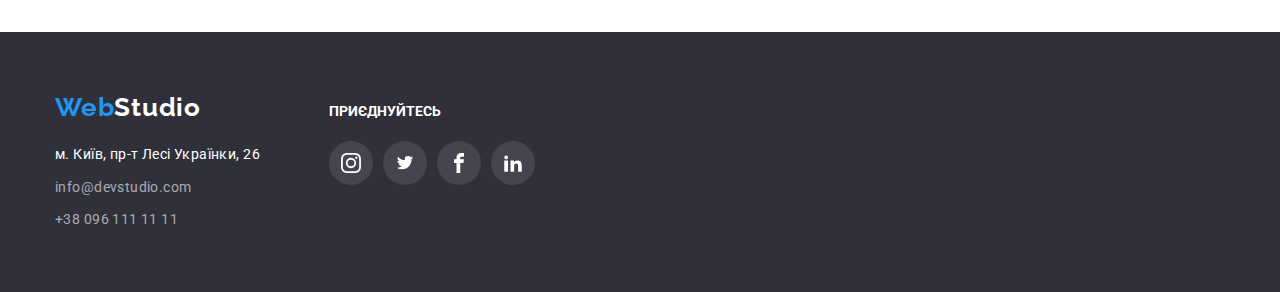
==== commit 55dd9c17: "hw4, fix4, 28.10" ====
--- a/portfolio.html
+++ b/portfolio.html
@@ -1,196 +1,193 @@
 <!DOCTYPE html>
 <html lang="uk">
-
-<head>
+  <head>
     <meta charset="UTF-8">
     <meta http-equiv="X-UA-Compatible" content="IE=edge">
     <meta name="viewport" content="width=device-width, initial-scale=1.0">
     <title>Document</title>
     <link rel="preconnect" href="https://fonts.googleapis.com">
     <link rel="preconnect" href="https://fonts.gstatic.com" crossorigin>
-    <link href="https://fonts.googleapis.com/css2?family=Raleway:wght@700&family=Roboto:wght@400;500;700;900&display=swap"rel="stylesheet">
+    <link href="https://fonts.googleapis.com/css2?family=Raleway:wght@700&family=Roboto:wght@400;500;700;900&display=swap" rel="stylesheet">
     <link rel="stylesheet" href="https://cdnjs.cloudflare.com/ajax/libs/modern-normalize/1.1.0/modern-normalize.min.css"
-        integrity="sha512-wpPYUAdjBVSE4KJnH1VR1HeZfpl1ub8YT/NKx4PuQ5NmX2tKuGu6U/JRp5y+Y8XG2tV+wKQpNHVUX03MfMFn9Q=="
-        crossorigin="anonymous" referrerpolicy="no-referrer" />
+      integrity="sha512-wpPYUAdjBVSE4KJnH1VR1HeZfpl1ub8YT/NKx4PuQ5NmX2tKuGu6U/JRp5y+Y8XG2tV+wKQpNHVUX03MfMFn9Q=="
+      crossorigin="anonymous" referrerpolicy="no-referrer" />
     <link rel="stylesheet" href="./css/styles.css" />
-</head>
-<body>
+  </head>
+  <body>
     <header class="header">
-        <div class="container flex">
-            <nav class="header-nav">
-                <a href="./index.html" lang="en" class="header-logo link"><span class="accent">Web</span>Studio</a></li>
-                <ul class="header-item list header-nav">
-                    <li><a href="./index.html" class="header-item list link header-nav nav-list">Студія</a></li>
-                    <li><a href="./portfolio.html" class="header-item list link header-nav nav-list">Портфоліо</a></li>
-                    <li><a href="#" class="header-item list link contact-space nav-list">Контакти</a></li>
-                </ul>
-            </nav>
-            <ul class="contact-space">
-                <li class="header-mail">
-                    <a href="mailto:info@devstudio.com" class="item-link list link">
-                        <svg class="icon-mail" width="16px" height="12px">
-                            <use href="./images/symbolsecond.svg#icon-envelope"></use>
-                        </svg>
-                        info@devstudio.com
-                    </a>
+      <div class="container flex">
+        <nav class="header-nav">
+          <a href="./index.html" lang="en" class="header-logo link"><span class="accent">Web</span>Studio</a>
+            <ul class="header-item list header-nav">
+                      <li><a href="./index.html" class="header-item list link header-nav nav-list">Студія</a></li>
+                      <li><a href="./portfolio.html" class="header-item list link header-nav nav-list">Портфоліо</a></li>
+                      <li><a href="#" class="header-item list link contact-space nav-list">Контакти</a></li>
+                  </ul>
+              </nav>
+              <ul class="contact-space">
+                  <li class="header-mail">
+                      <a href="mailto:info@devstudio.com" class="item-link list link">
+                          <svg class="icon-mail" width="16px" height="12px">
+                              <use href="./images/symbolsecond.svg#icon-envelope"></use>
+                          </svg>
+                          info@devstudio.com
+                      </a>
+                  </li>
+                  <li class="header-tel">
+                      <a href="tel:+380961111111" class="item-link list link">
+                          <svg class="icon-tel" width="10px" height="16px">
+                              <use href="./images/symbolsecond.svg#icon-vector"></use>
+                          </svg>
+                          +38 096 111 11 11
+                      </a>
+                  </li>
+              </ul>
+          </div>
+      </header>
+      <main>
+        <section class="card-set-section">
+          <div class="container section-changeso">
+          <ul class="buttons list">
+            <li><button type="button" class="portfolio-button">Усі</button></li>
+            <li><button type="button" class="portfolio-button">Веб-сайти</button></li>
+            <li><button type="button" class="portfolio-button">Додатки</button></li>
+            <li><button type="button" class="portfolio-button">Дизайн</button></li>
+            <li><button type="button" class="portfolio-button">Маркетинг</button></li>
+          </ul>
+          <ul class="card-set list">
+            <li class="shadow">
+              <a href="#" class="style">
+                <img src="./images/technokrak.jpg" alt width="370"/>
+                <div class="card-style">
+                  <h3 class="portfolio-list">Технокряк</h3>
+                  <p class="portfolio-description">Веб-сайт</p>
+                </div>
+              </a>
+            </li>
+            <li class="shadow">
+              <a href="#" class="style">
+                <img src="./images/poster.jpg" alt width="370"/>
+                <div class="card-style">
+                  <h3 class="portfolio-list">Постер New Orlean vs Golden Star</h3>
+                  <p class="portfolio-description">Дизайн</p>
+                </div>    
+              </a>
+            </li>
+            <li class="shadow">
+              <a href="#" class="style">
+                <img src="./images/restaurant.jpg" alt width="370"/>
+                <div class="card-style">
+                  <h3 class="portfolio-list">Ресторан Seafood</h3>
+                  <p class="portfolio-description">Додаток</p>
+                </div>
+              </a>
+            </li>
+            <li class="shadow">
+              <a href="#" class="style"><img src="./images/prime.jpg" alt width="370">
+                <div class="card-style">
+                  <h3 class="portfolio-list">Проєкт Prime</h3>
+                  <p class="portfolio-description">Маркетинг</p>
+                </div>
+              </a>
+            </li>
+            <li class="shadow">
+              <a href="#" class="style"><img src="./images/boxes.jpg" alt width="370">
+                <div class="card-style">
+                  <h3 class="portfolio-list">Проєкт Boxes</h3>
+                  <p class="portfolio-description">Додаток</p>
+                </div>
+              </a>
+            </li>
+            <li class="shadow">
+              <a href="#" class="style">
+                <img src="./images/inspiration.jpg" alt width="370">
+                <div class="card-style">
+                  <h3 class="portfolio-list">Inspiration has no Borders</h3>
+                  <p class="portfolio-description">Веб-сайт</p>
+                </div>
+              </a>
+            </li>
+            <li class="shadow">
+              <a href="#" class="style">
+                <img src="./images/edition.jpg" alt width="370">
+                <div class="card-style">
+                  <h3 class="portfolio-list">Видання Limited Edition</h3>
+                  <p class="portfolio-description">Дизайн</p>
+                </div>   
+              </a>
+            </li>
+            <li class="shadow">
+              <a href="#" class="style"><img src="./images/lab.jpg" alt width="370">
+                <div class="card-style">
+                  <h3 class="portfolio-list">Проєкт LAB</h3>
+                  <p class="portfolio-description">Маркетинг</p>
+                </div>
+              </a>
+            </li>
+            <li class="shadow">
+              <a href="#" class="style"><img src="./images/growing.jpg" alt width="370">
+                <div class="card-style">
+                  <h3 class="portfolio-list">Growing Business</h3>
+                  <p class="portfolio-description">Додаток</p>
+                </div>
+              </a>
+            </li>
+            </ul>
+          </div>
+        </section>
+      </main> 
+      <footer class="footer">
+        <div class="container footer-secondrow">
+          <div class="footer-flex-block">
+            <a href="./index.html" lang="en" class="footer-logo link list footer-frames"><span class="accept-footer">Web</span>Studio</a>
+            <address>
+              <ul class="link list">
+                <li class="place-between">
+                  <a href="https://goo.gl/maps/9H467CgQcwdBSBEC6" target="_blank" rel="noopener noreferrer" class="footer-address link">м. Київ, пр-т Лесі Українки, 26</a>
                 </li>
-                <li class="header-tel">
-                    <a href="tel:+380961111111" class="item-link list link">
-                        <svg class="icon-tel" width="10px" height="16px">
-                            <use href="./images/symbolsecond.svg#icon-vector"></use>
-                        </svg>
-                        +38 096 111 11 11
-                    </a>
+                <li class="place-between">
+                  <a href="mailto:info@devstudio.com" class="footer-mail link list">info@devstudio.com</a>
                 </li>
+                <li>
+                  <a href="tel:+380961111111" class="footer-tel link list">+38 096 111 11 11</a>
+                </li>
+              </ul>
+            </address>
+          </div>
+          <div class="footer-flex-block network">
+            <p class="join">Приєднуйтесь</p>
+            <ul class="footer-links">
+              <li>
+                <a href="#" class="link-fill-footer" aria-label="іконка Інстаграм">
+                  <svg class="link-icon" width="20px" height="20px">
+                    <use href="./images/symbol-defsnew.svg#icon-instagram"></use>
+                  </svg>
+                </a>
+              </li>
+              <li>
+                <a href="#" class="link-fill-twitter-footer" aria-label="іконка Твітер">
+                  <svg class="link-icon" width="20px" height="16.25px">
+                    <use href="./images/symbol-defsnew.svg#icon-twitter"></use>
+                  </svg>
+                </a>
+              </li>
+              <li>
+                <a href="#" class="link-fill-facebook-footer" aria-label="іконка Фейсбук">
+                  <svg class="link-icon" width="20px" height="20px">
+                    <use href="./images/symbol-defsnew.svg#icon-facebook"></use>
+                  </svg>
+                </a>
+              </li>
+              <li>
+                <a href="#" class="link-fill-linkedin2-footer" aria-label="іконка Лінкідн">
+                  <svg class="link-icon" width="20px" height="20px">
+                    <use href="./images/symbol-defsnew.svg#icon-linkedin2"></use>
+                  </svg>
+                </a>
+              </li>
             </ul>
+          </div>
         </div>
-    </header>
-    <main>
-        <section class="card-set-section">
-            <div class="container section-changeso">
-            <ul class="buttons list">
-                <li><button type="button" class="portfolio-button">Усі</button></li>
-                <li><button type="button" class="portfolio-button">Веб-сайти</button></li>
-                <li><button type="button" class="portfolio-button">Додатки</button></li>
-                <li><button type="button" class="portfolio-button">Дизайн</button></li>
-                <li><button type="button" class="portfolio-button">Маркетинг</button></li>
-            </ul>
-            <ul class="card-set list">
-                <li class="shadow">
-                    <a href="#" class="style">
-                    <img src="./images/technokrak.jpg" alt width="370"/>
-                        <div class="card-style">
-                            <h3 class="portfolio-list">Технокряк</h3>
-                            <p class="portfolio-description">Веб-сайт</p>
-                        </div>
-                    </a>
-                </li>
-                <li class="shadow">
-                    <a href="#" class="style">
-                    <img src="./images/poster.jpg" alt width="370"/>
-                        <div class="card-style">
-                            <h3 class="portfolio-list">Постер New Orlean vs Golden Star</h3>
-                            <p class="portfolio-description">Дизайн</p>
-                        </div>    
-                    </a>
-                </li>
-                <li class="shadow">
-                    <a href="#" class="style">
-                        <img src="./images/restaurant.jpg" alt width="370"/>
-                        <div class="card-style">
-                            <h3 class="portfolio-list">Ресторан Seafood</h3>
-                            <p class="portfolio-description">Додаток</p>
-                        </div>
-                    </a>
-                </li>
-                <li class="shadow">
-                    <a href="#" class="style"><img src="./images/prime.jpg" alt width="370" />
-                    <div class="card-style">
-                        <h3 class="portfolio-list">Проєкт Prime</h3>
-                        <p class="portfolio-description">Маркетинг</p>
-                    </div>
-                    </a>
-                </li>
-                <li class="shadow">
-                    <a href="#" class="style"><img src="./images/boxes.jpg" alt width="370" />
-                    <div class="card-style">
-                        <h3 class="portfolio-list">Проєкт Boxes</h3>
-                        <p class="portfolio-description">Додаток</p>
-                    </a>
-                    </div>
-                </li>
-                <li class="shadow">
-                    <a href="#" class="style">
-                    <img src="./images/inspiration.jpg" alt width="370" />
-                    <div class="card-style">
-                        <h3 class="portfolio-list">Inspiration has no Borders</h3>
-                        <p class="portfolio-description">Веб-сайт</p>
-                    </div>
-                    </a>
-                </li>
-                <li class="shadow">
-                    <a href="#" class="style">
-                    <img src="./images/edition.jpg" alt width="370" />
-                    <div class="card-style">
-                        <h3 class="portfolio-list">Видання Limited Edition</h3>
-                        <p class="portfolio-description">Дизайн</p>
-                    </div>   
-                    </a>
-                </li>
-                <li class="shadow">
-                    <a href="#" class="style"><img src="./images/lab.jpg" alt width="370" />
-                    <div class="card-style">
-                        <h3 class="portfolio-list">Проєкт LAB</h3>
-                        <p class="portfolio-description">Маркетинг</p>
-                    </div>
-                    </a>
-                </li>
-                <li class="shadow">
-                    <a href="#" class="style"><img src="./images/growing.jpg" alt width="370" />
-                    <div class="card-style">
-                        <h3 class="portfolio-list">Growing Business</h3>
-                        <p class="portfolio-description">Додаток</p>
-                    </div>
-                    </a>
-                </li>
-            </ul>
-        </section>
-    </main> 
-    <footer class="footer">
-        <div class="container footer-secondrow">
-            <section class="footer-flex">
-                <div class="footer-flex-block">
-                    <a href="./index.html" lang="en" class="footer-logo link list footer-frames"><span
-                            class="accept-footer">Web</span>Studio</a>
-                    <address>
-                        <ul class="link list">
-                            <li class="place-between">
-                                <a href="https://goo.gl/maps/9H467CgQcwdBSBEC6" target="_blank" rel="noopener noreferrer"
-                                    class="footer-address link">
-                                    м. Київ, пр-т Лесі Українки, 26 </a>
-                            </li>
-                            <li class="place-between"><a href="mailto:info@devstudio.com"
-                                    class="footer-mail link list">info@devstudio.com</a></li>
-                            <li><a href="tel:+380961111111" class="footer-tel link list">+38 096 111 11 11</a></li>
-                        </ul>
-                    </address>
-                </div>
-                <div class="footer-flex-block network">
-                    <h2 class="join">Приєднуйтесь</h2>
-                    <ul class="footer-links">
-                        <li>
-                            <a href="#" class="link-fill-footer" aria-label="іконка Інстаграм">
-                                <svg class="link-icon" width="20px" height="20px">
-                                    <use href="./images/symbol-defsnew.svg#icon-instagram"></use>
-                                </svg>
-                            </a>
-                        </li>
-                        <li>
-                            <a href="#" class="link-fill-twitter-footer" aria-label="іконка Твітер">
-                                <svg class="link-icon" width="20px" height="16.25px">
-                                    <use href="./images/symbol-defsnew.svg#icon-twitter"></use>
-                                </svg>
-                            </a>
-                        </li>
-                        <li>
-                            <a href="#" class="link-fill-facebook-footer" aria-label="іконка Фейсбук">
-                                <svg class="link-icon" width="20px" height="20px">
-                                    <use href="./images/symbol-defsnew.svg#icon-facebook"></use>
-                                </svg>
-                            </a>
-                        </li>
-                        <li>
-                            <a href="#" class="link-fill-linkedin2-footer" aria-label="іконка Лінкідн">
-                                <svg class="link-icon" width="20px" height="20px">
-                                    <use href="./images/symbol-defsnew.svg#icon-linkedin2"></use>
-                                </svg>
-                            </a>
-                        </li>
-                    </ul>
-                </div>
-        </div>
-        </section>
-    </footer>
-</body>
-
-</html>+      </footer>
+  </body>
+</html>
--- a/css/styles.css
+++ b/css/styles.css
@@ -91,7 +91,7 @@
     height: 600px;
     margin-left: auto;
     margin-right: auto;
-    background-image:  url('../images/imgoverlay.png'), url("../images/hero-bg.jpg");
+    background-image: linear-gradient(to right, rgba(47, 48, 58, 0.4), rgba(47, 48, 58, 0.4)), url("../images/hero-bg.jpg");
     background-repeat: no-repeat;
     background-size: cover;
     background-position: center;
@@ -192,18 +192,7 @@
     margin-bottom: 30px;
     margin-left: auto;
     margin-right: auto;    
-    /* align-items: baseline; */
-    /* flex-direction: row-reverse; */
-    /* justify-content: start; */ 
-}
-
-/* .header-content::before{ 
-    content: '\2665';
-    width: 40px;
-    height: 40px;
-    /* background-image: url(../images/b.jpg); */
-    /* background-size: cover; */
-/* } */
+}
 
 .header-btn {
     font-family:inherit;
@@ -299,6 +288,7 @@
     gap: 30px;
     margin-bottom: 10px;
 }
+
 .items-text{
     font-size: 14px;
     line-height: 1.71;
@@ -491,7 +481,7 @@
 .link-box:hover,
 .link-box:focus {
 color: #2196F3;
-outline: 1px solid #2196F3;
+border: 1px solid #2196F3;
 }
 
 .companies-logo{
@@ -502,16 +492,10 @@
 /*---------Footer------*/
 .footer{
     background-color: var(--footer-background-color);
-    /* padding-top: 60px; */
+    padding-top: 60px;
     padding-bottom: 60px;
 }
-/* .footer-flex{
-    display: flex;
-    align-items: baseline;
-} */
-.footer-flex-block {
-    margin-top: 48px;
-}
+
 .network {
     margin-left: 69px;
 }
@@ -572,7 +556,6 @@
     margin-right: 0;
 }
 
-
 .place-between{
     margin-bottom: 9px;
 }
@@ -594,7 +577,6 @@
     gap: 10px;
     margin-top: 21px;
 }
-
 
 .link-fill-footer,
 .link-fill-twitter-footer,
@@ -633,11 +615,9 @@
 .footer-secondrow{
     display: flex;
     align-items: baseline;
-    margin-bottom: 5px;
 }
 
 /*----------Portfolio-----------*/
-
 
 .card-set-section{
     padding-top: 94px;
@@ -662,6 +642,7 @@
     color: var(--portfolio-button-color);
     background-color: var(--portfolio-button-background-color);
 }
+
 .portfolio-button:hover,
 .portfolio-button:focus {
     color:var(--portfolio-button-hover-color);
@@ -719,4 +700,3 @@
 .shadow:focus{
     box-shadow: 0px 1px 1px rgba(0, 0, 0, 0.12), 0px 4px 4px rgba(0, 0, 0, 0.06), 1px 4px 6px rgba(0, 0, 0, 0.16);
 }
-
